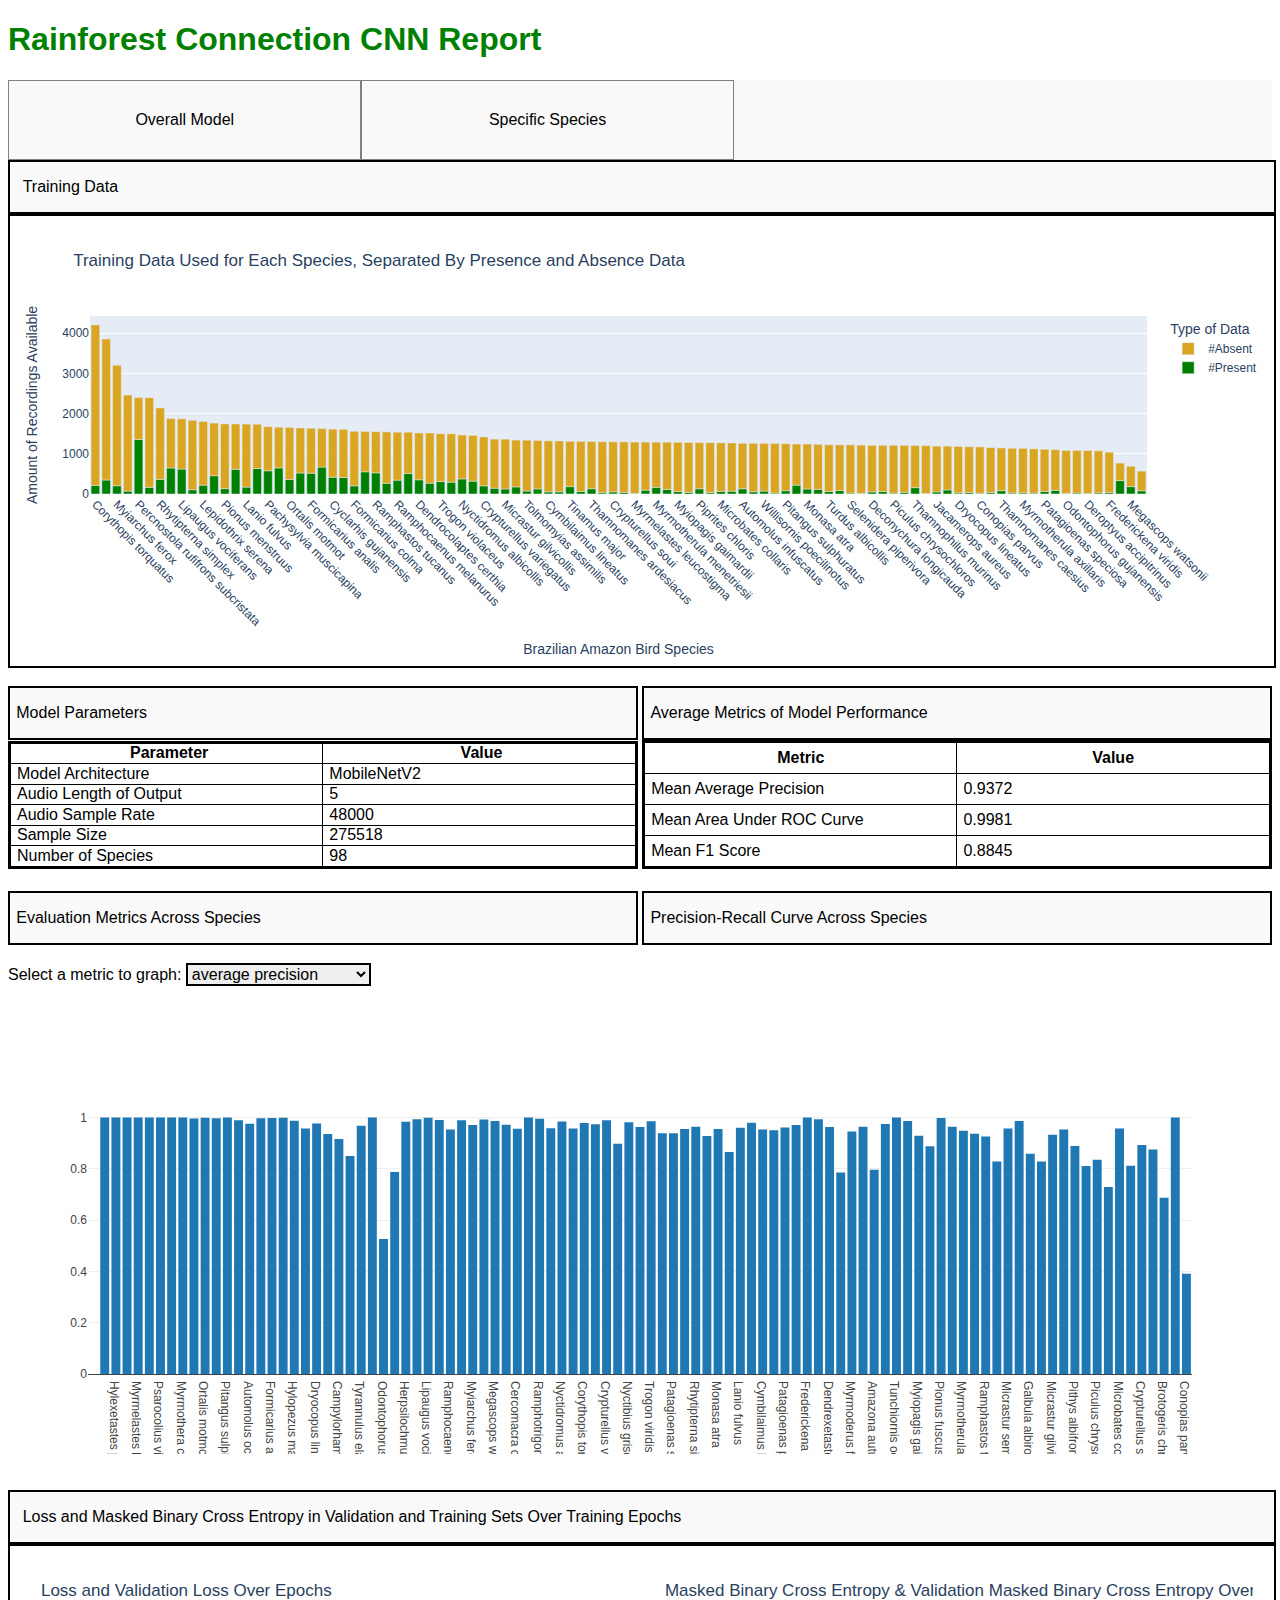
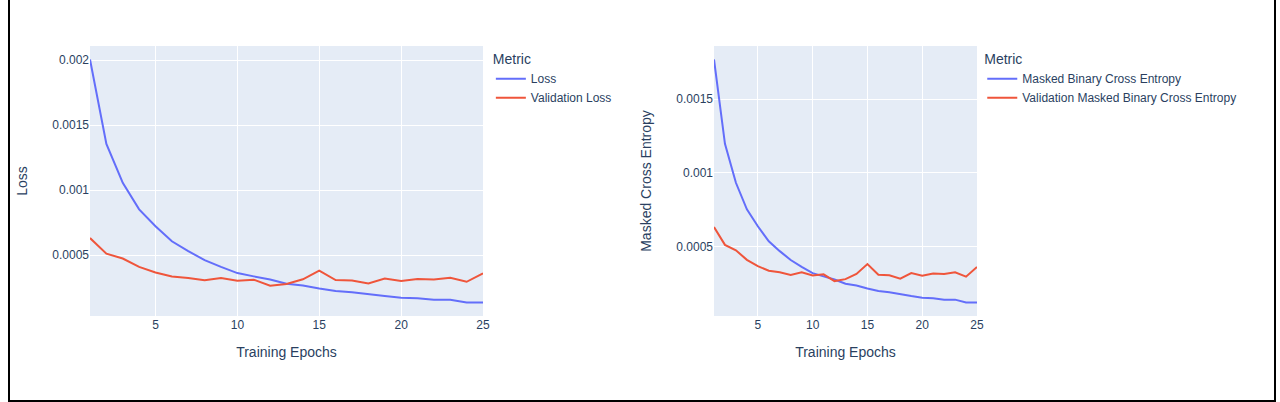
==== index.html @ fa31219a "added evaluation metrics across species and precision/recall curves" ====
<!DOCTYPE html>
<html>

<head>
  <meta charset="utf-8">
  <meta name="viewport" content="width=device-width">
  <title> Rainforest Connection CNN Visualization Dashboard </title>
  <link href="style.css" rel="stylesheet" type="text/css" />
  <script src="https://cdn.plot.ly/plotly-2.24.1.min.js" charset="utf-8"></script>
</head>

<body>
  <script src = "index.js"> </script>
  <h1 class="webmaintext"> Rainforest Connection CNN Report </h1>
  <div class="nav">
    <a class="navtext" href="index.html"> Overall Model </a>
    <a class="navtext" href="specificspecies.html"> Specific Species </a>
  </div>
  <div class='titlecard'>
    <p class='titletext'> Training Data </p>
  </div>
  <div class='card'>
    <div>
      <script src="https://cdn.plot.ly/plotly-latest.min.js">
      </script>
      <div>
        <div id="2c8c40c1-f1b6-4e2a-add2-d16912c7256d" class="plotly-        graph-div"
          style="height:100%; width:100%;"></div>
        <script type="text/javascript" src="sortedbarchart.js">             </script>
      </div>
    </div>
  </div>
  <br>
  <div class="sidebysidetitlecard">
    <p class="titletext"> Model Parameters </p>
  </div>
  <div class="sidebysidetitlecard">
    <p class="titletext"> Average Metrics of Model Performance </p>
  </div>
  <div class='sidebysidecard'>
    <table>
      <tr>
        <th class="parametertable"> Parameter </th>
        <th class="parametertable"> Value </th>
      </tr>
      <tr>
        <td class="parametertable"> Model Architecture </td>
        <td class="parametertable"> MobileNetV2 </td>
      </tr>
      <tr>
        <td class="parametertable"> Audio Length of Output </td>
        <td class="parametertable"> 5 </td>
      </tr>
      <tr>
        <td class="parametertable"> Audio Sample Rate </td>
        <td class="parametertable"> 48000 </td>
      </tr>
      <tr>
        <td class="parametertable"> Sample Size </td>
        <td class="parametertable"> 275518 </td>
      </tr>
      <tr>
        <td class="parametertable"> Number of Species </td>
        <td class="parametertable"> 98 </td>
      </tr>
    </table>
  </div>
  <div class='sidebysidecard'>
    <table>
      <tr>
        <th class="performancetable"> Metric </th>
        <th class="performancetable"> Value </th>
      </tr>
      <tr>
        <td class="performancetable"> Mean Average Precision </td>
        <td class="performancetable"> 0.9372 </td>
      </tr>
      <tr>
        <td class="performancetable"> Mean Area Under ROC Curve </td>
        <td class="performancetable"> 0.9981 </td>
      </tr>
      <tr>
        <td class="performancetable"> Mean F1 Score </td>
        <td class="performancetable"> 0.8845 </td>
      </tr>
    </table>
  </div>
  <br> <br>
  
  <div class="sidebysidetitlecard">
      <p class="titletext"> Evaluation Metrics Across Species </p> </div>
    <div class="sidebysidetitlecard">
      <p class="titletext"> Precision-Recall Curve Across Species </p> </div>
  
 <div class = "container"> 
    <div class = "sidebysidecurve">
      <br>
      <label for="metricdropdown"> Select a metric to graph: </label>
      <select onclick = "showGraph()" id = "metricdropdown" class = "dropbtn" class = "dropdown-  content"> 
        <option> average precision </option>
        <option> area under ROC curve </option>
        <option> f1 score </option>
        <option> false positive rate </option>
    </select>
      <br> <br>
      <div id = "allspeciesmetricgraph">
      <!-- This is where the species metric graph is inserted with plotly -->
      </div>
    </div>
  <div class = "sidebysidecurve">
    <div id = "precisionrecallcurve">
    <!-- This is where the species metric graph is inserted with plotly -->
    </div>
  </div>
</div>

  <br> <br> 
  
  <div class="titlecard">
    <p class="titletext"> Loss and Masked Binary Cross Entropy in Validation and Training Sets Over Training Epochs </p> </div>
    <div class="card">
      <div class="sidebysidegraph">
        <div id="95fcd427-87e3-4abc-a522-2897d0c0e71f" class="plotly-graph-div" style="height:100%; 
        width:100%;">
          <script type="text/javascript" src="lossgraph.js"> </script>
        </div>
      </div>
      <div class="sidebysidegraph">
        <div id="95682a48-af24-4f01-866a-c0b104144ba2" class="plotly-graph-div" style="height:100%; 
        width:100%;">
          <script type="text/javascript" src="crossentropygraph.js"> </script>
        </div>
      </div>
    </div> 
</body>

</html>
---- style.css ----
html {
  height: 100%;
  width: 100%;
}

body {
    font-family: Helvetica;  
}

.titletext {
    margin-left: 1%;
}

.titlecard {
    border: 2px black solid;
    background-color: #f9f9f9;
    width: 100%;
}

.sidebysidetitlecard {
    border: 2px black solid;
    background-color: #f9f9f9;
    display: inline-block;
    width: 49.5%;
    padding-left: 0px;
    padding-right: 0px;
}

.card {
    border: 2px black solid;
    width: 100%;
}

.sidebysidegraph {
    display: inline-block;
    width: 49%;
    padding-left: 0px;
    padding-right: 0px;
}

.sidebysidecard {
    border: 2px black solid;
    display: inline-block;
    width: 49.5%;
    padding-left: 0px;
    padding-right: 0px;
}

table {
  border: 1px solid;
  width: 100%;
  border-collapse: collapse;
}

.parametertable {
  padding-left: 6px;
  padding-top: 0.55px;
  border: 1px solid;
  width: 50%;
}

.performancetable {
  padding-top: 6px;
  padding-left: 6px;
  padding-bottom: 6px;
  padding-right: 6px;
  border: 1px solid;
  width: 50%;
}

.confusionmatrix {
   border: 1px solid;
}

.nav {
  overflow: hidden;
  background-color: #f9f9f9;
  font-family: Helvetica;
}

.navtext {
  float: left;
  font-size: 16px;
  color: black;
  text-align: center;
  text-decoration: none;
  border: 1px gray solid;
  padding-left: 10%;
  padding-right: 10%;
  padding-top: 30px;
  padding-bottom: 30px;
}

.webmaintext {
  color: green;
}

.dropbtn {
  font-size: 16px;
  border: 2px black solid;
  cursor: pointer;
}

.dropdown-content {
  display: none;
  font-size: 16px;
  background-color: #f9f9f9;
}


/* Change color of dropdown links on hover */
.dropdown-content a:hover {background-color: #ddd;}

/* Show the dropdown menu (use JS to add this class to the .dropdown-content container when the user clicks on the dropdown button) */
.show {display:block;}
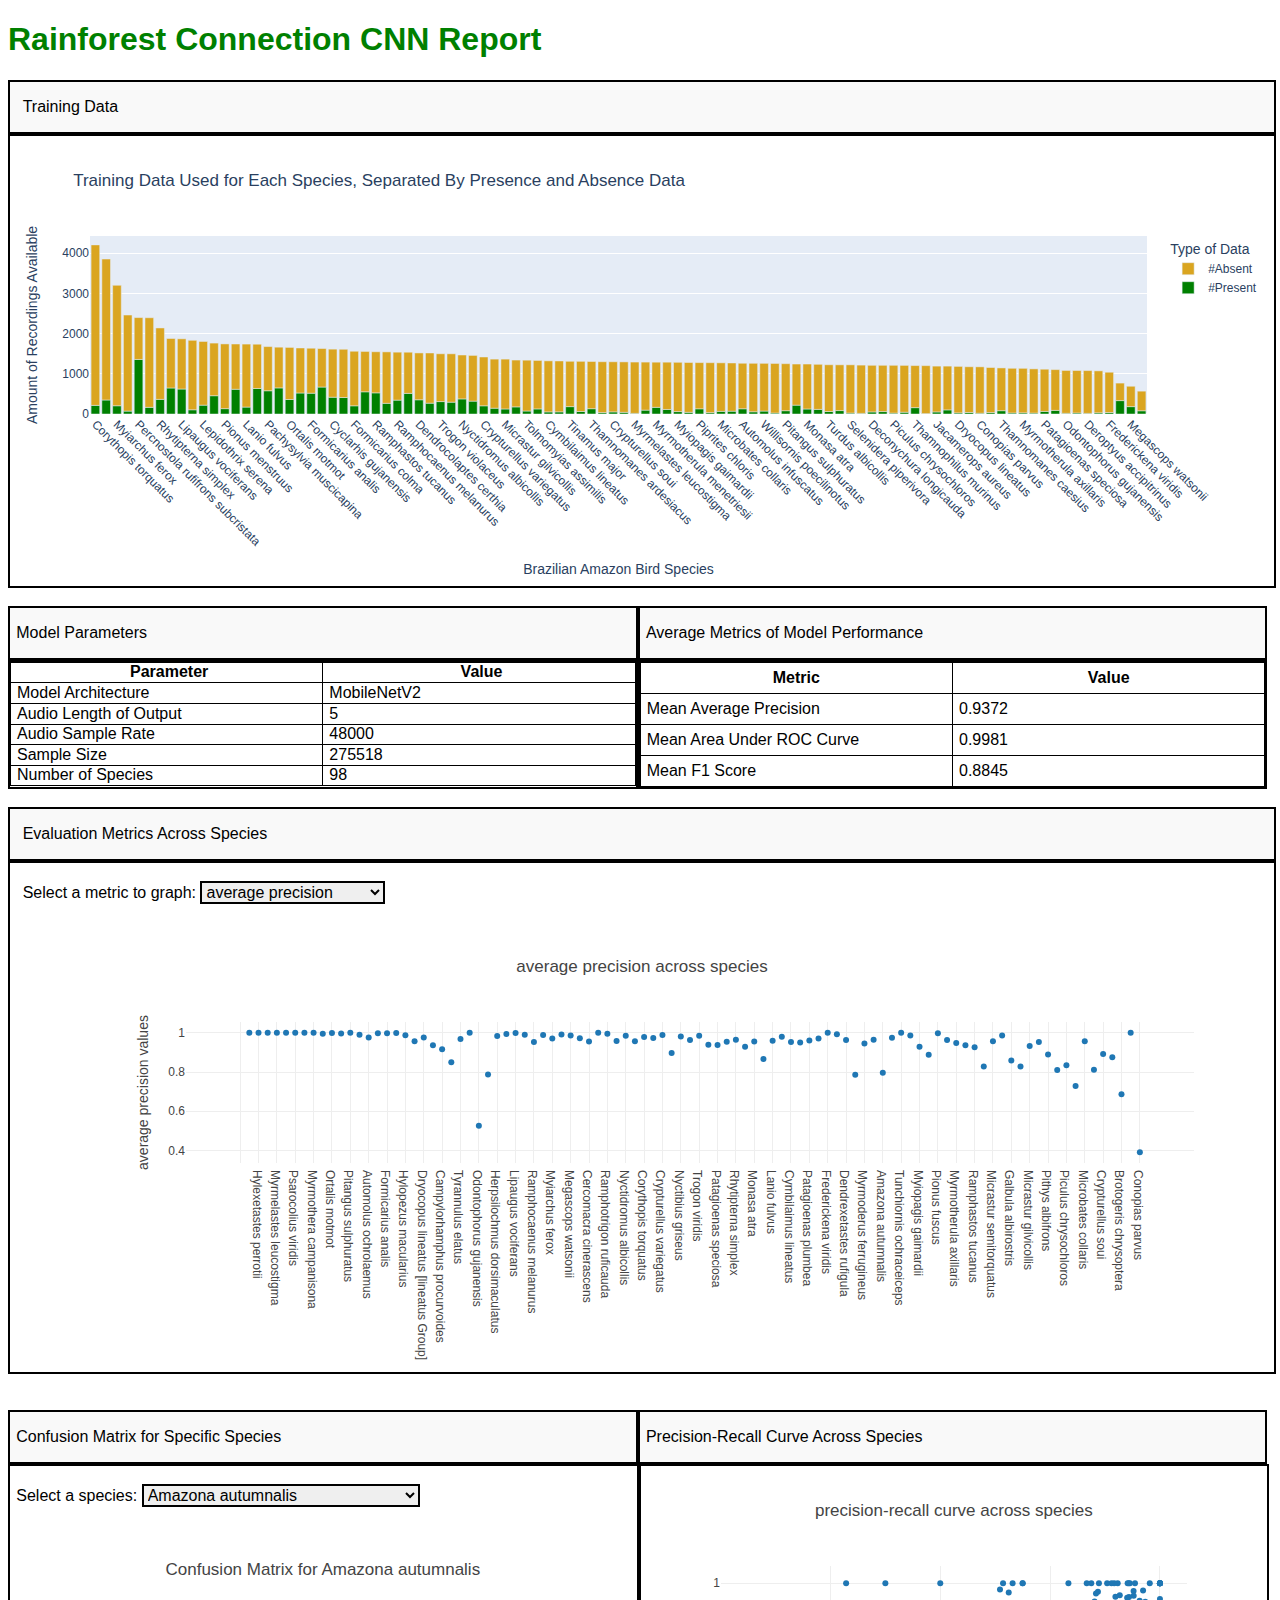
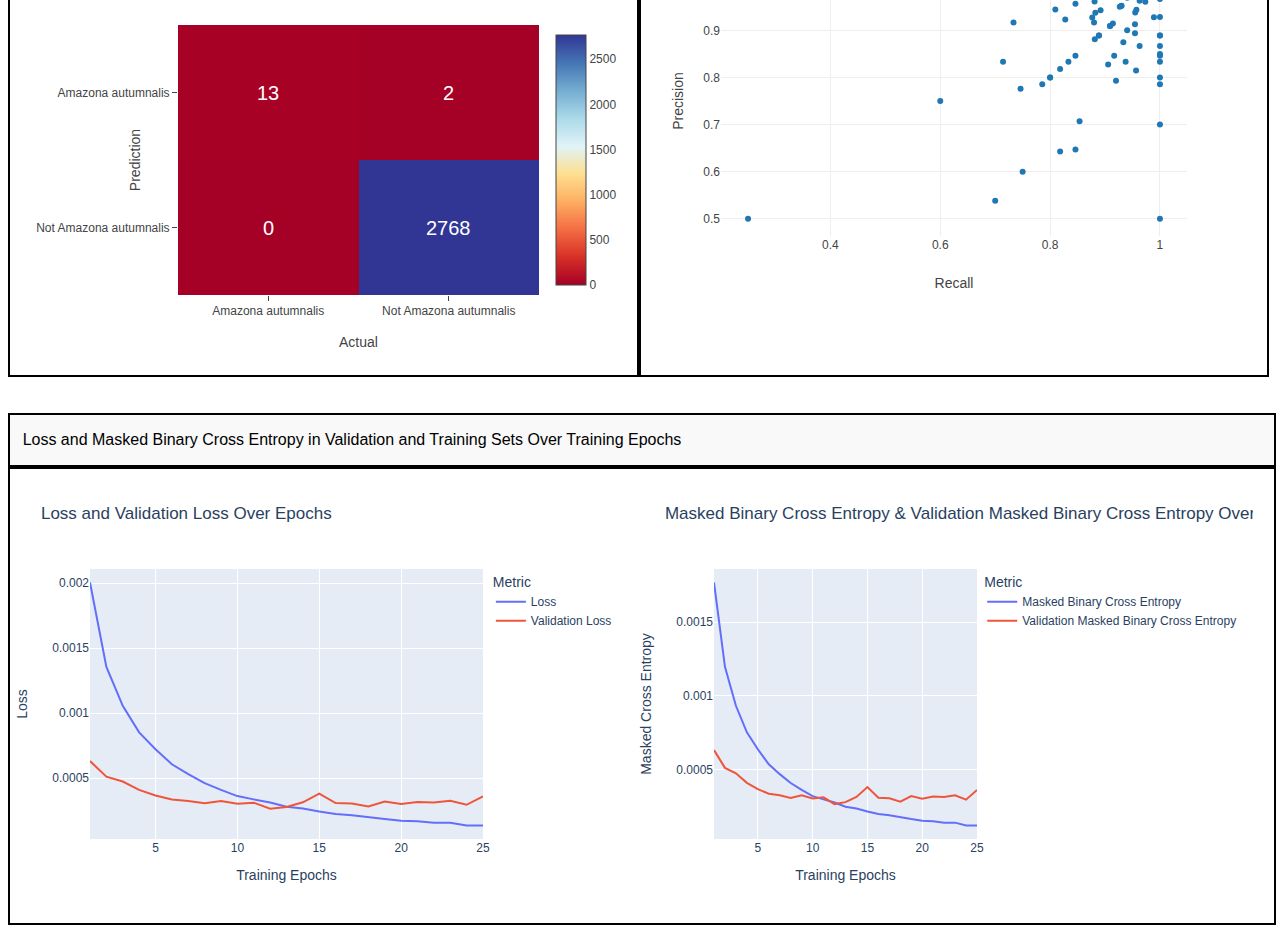
==== commit 697c5abc: "changed to one-page format, added all old files to new folder" ====
--- a/index.html
+++ b/index.html
@@ -12,10 +12,6 @@
 <body>
   <script src = "index.js"> </script>
   <h1 class="webmaintext"> Rainforest Connection CNN Report </h1>
-  <div class="nav">
-    <a class="navtext" href="index.html"> Overall Model </a>
-    <a class="navtext" href="specificspecies.html"> Specific Species </a>
-  </div>
   <div class='titlecard'>
     <p class='titletext'> Training Data </p>
   </div>
@@ -31,94 +27,120 @@
     </div>
   </div>
   <br>
-  <div class="sidebysidetitlecard">
-    <p class="titletext"> Model Parameters </p>
+
+  <div class = "container">
+    <div class="sidebysidetitlecard">
+      <p class="titletext"> Model Parameters </p>
+    </div>
+    <div class="sidebysidetitlecard">
+      <p class="titletext"> Average Metrics of Model Performance </p>
+    </div>
   </div>
-  <div class="sidebysidetitlecard">
-    <p class="titletext"> Average Metrics of Model Performance </p>
+
+  <div class = "container">
+    <div class='sidebysidecard'>
+      <table>
+        <tr>
+          <th class="parametertable"> Parameter </th>
+          <th class="parametertable"> Value </th>
+        </tr>
+        <tr>
+          <td class="parametertable"> Model Architecture </td>
+          <td class="parametertable"> MobileNetV2 </td>
+        </tr>
+        <tr>
+          <td class="parametertable"> Audio Length of Output </td>
+          <td class="parametertable"> 5 </td>
+        </tr>
+        <tr>
+          <td class="parametertable"> Audio Sample Rate </td>
+          <td class="parametertable"> 48000 </td>
+        </tr>
+        <tr>
+          <td class="parametertable"> Sample Size </td>
+          <td class="parametertable"> 275518 </td>
+        </tr>
+        <tr>
+          <td class="parametertable"> Number of Species </td>
+          <td class="parametertable"> 98 </td>
+        </tr>
+      </table>
+    </div>
+    <div class='sidebysidecard'>
+      <table>
+        <tr>
+          <th class="performancetable"> Metric </th>
+          <th class="performancetable"> Value </th>
+        </tr>
+        <tr>
+          <td class="performancetable"> Mean Average Precision </td>
+          <td class="performancetable"> 0.9372 </td>
+        </tr>
+        <tr>
+          <td class="performancetable"> Mean Area Under ROC Curve </td>
+          <td class="performancetable"> 0.9981 </td>
+        </tr>
+        <tr>
+          <td class="performancetable"> Mean F1 Score </td>
+          <td class="performancetable"> 0.8845 </td>
+        </tr>
+      </table>
+    </div>
   </div>
-  <div class='sidebysidecard'>
-    <table>
-      <tr>
-        <th class="parametertable"> Parameter </th>
-        <th class="parametertable"> Value </th>
-      </tr>
-      <tr>
-        <td class="parametertable"> Model Architecture </td>
-        <td class="parametertable"> MobileNetV2 </td>
-      </tr>
-      <tr>
-        <td class="parametertable"> Audio Length of Output </td>
-        <td class="parametertable"> 5 </td>
-      </tr>
-      <tr>
-        <td class="parametertable"> Audio Sample Rate </td>
-        <td class="parametertable"> 48000 </td>
-      </tr>
-      <tr>
-        <td class="parametertable"> Sample Size </td>
-        <td class="parametertable"> 275518 </td>
-      </tr>
-      <tr>
-        <td class="parametertable"> Number of Species </td>
-        <td class="parametertable"> 98 </td>
-      </tr>
-    </table>
-  </div>
-  <div class='sidebysidecard'>
-    <table>
-      <tr>
-        <th class="performancetable"> Metric </th>
-        <th class="performancetable"> Value </th>
-      </tr>
-      <tr>
-        <td class="performancetable"> Mean Average Precision </td>
-        <td class="performancetable"> 0.9372 </td>
-      </tr>
-      <tr>
-        <td class="performancetable"> Mean Area Under ROC Curve </td>
-        <td class="performancetable"> 0.9981 </td>
-      </tr>
-      <tr>
-        <td class="performancetable"> Mean F1 Score </td>
-        <td class="performancetable"> 0.8845 </td>
-      </tr>
-    </table>
-  </div>
-  <br> <br>
   
-  <div class="sidebysidetitlecard">
-      <p class="titletext"> Evaluation Metrics Across Species </p> </div>
-    <div class="sidebysidetitlecard">
-      <p class="titletext"> Precision-Recall Curve Across Species </p> </div>
-  
- <div class = "container"> 
-    <div class = "sidebysidecurve">
-      <br>
-      <label for="metricdropdown"> Select a metric to graph: </label>
-      <select onclick = "showGraph()" id = "metricdropdown" class = "dropbtn" class = "dropdown-  content"> 
+  <br> 
+  <div class="titlecard">
+        <p class="titletext"> Evaluation Metrics Across Species </p> </div>
+  <div class = "card">
+    <br> 
+    <label for="metricdropdown"> Select a metric to graph: </label>
+      <select onclick = "showGraph()" id = "metricdropdown" class = "dropbtn" 
+        class = "dropdown-content"> 
         <option> average precision </option>
         <option> area under ROC curve </option>
         <option> f1 score </option>
         <option> false positive rate </option>
-    </select>
+     </select>
       <br> <br>
       <div id = "allspeciesmetricgraph">
       <!-- This is where the species metric graph is inserted with plotly -->
       </div>
+  </div>
+
+  <br> <br>
+  <div class = "container"> 
+    <div class="sidebysidetitlecard">
+        <p class="titletext"> Confusion Matrix for Specific Species </p> </div>
+    <div class="sidebysidetitlecard">
+      <p class="titletext"> Precision-Recall Curve Across Species </p> </div>
+  </div>
+  
+  <div class = "container"> 
+    <div class = "sidebysidecurve">
+      <br>
+      <label> Select a species: </label>
+      <select onclick = "showDropdown()" class = "dropbtn" id = "SpeciesDropdown"> 
+      <div class = "dropdown-content">
+        <option> Amazona autumnalis </option>
+      </div>
+      </select>
+      <br> <br>
+      <div id = "confusionmatrix">
+        <!-- This is where the confusion matrix is inserted with plotly -->
+      </div>
     </div>
-  <div class = "sidebysidecurve">
-    <div id = "precisionrecallcurve">
-    <!-- This is where the species metric graph is inserted with plotly -->
+    <div class = "sidebysidecurve">
+      <div id = "precisionrecallcurve">
+      <!-- This is where the species metric graph is inserted with plotly -->
+      </div>
     </div>
   </div>
-</div>
 
   <br> <br> 
   
   <div class="titlecard">
     <p class="titletext"> Loss and Masked Binary Cross Entropy in Validation and Training Sets Over Training Epochs </p> </div>
-    <div class="card">
+    <div class="card" class = "container">
       <div class="sidebysidegraph">
         <div id="95fcd427-87e3-4abc-a522-2897d0c0e71f" class="plotly-graph-div" style="height:100%; 
         width:100%;">
@@ -134,4 +156,4 @@
     </div> 
 </body>
 
-</html>
+</html>--- a/style.css
+++ b/style.css
@@ -9,6 +9,14 @@
 
 .titletext {
     margin-left: 1%;
+}
+
+.container {
+  display: flex;
+}
+
+label {
+  margin-left: 1%;
 }
 
 .titlecard {
@@ -36,6 +44,13 @@
     width: 49%;
     padding-left: 0px;
     padding-right: 0px;
+}
+
+.sidebysidecurve {
+    border: 2px black solid;
+    width: 49.5%;
+    padding-left: 0px;
+    padding-right: 1px;
 }
 
 .sidebysidecard {
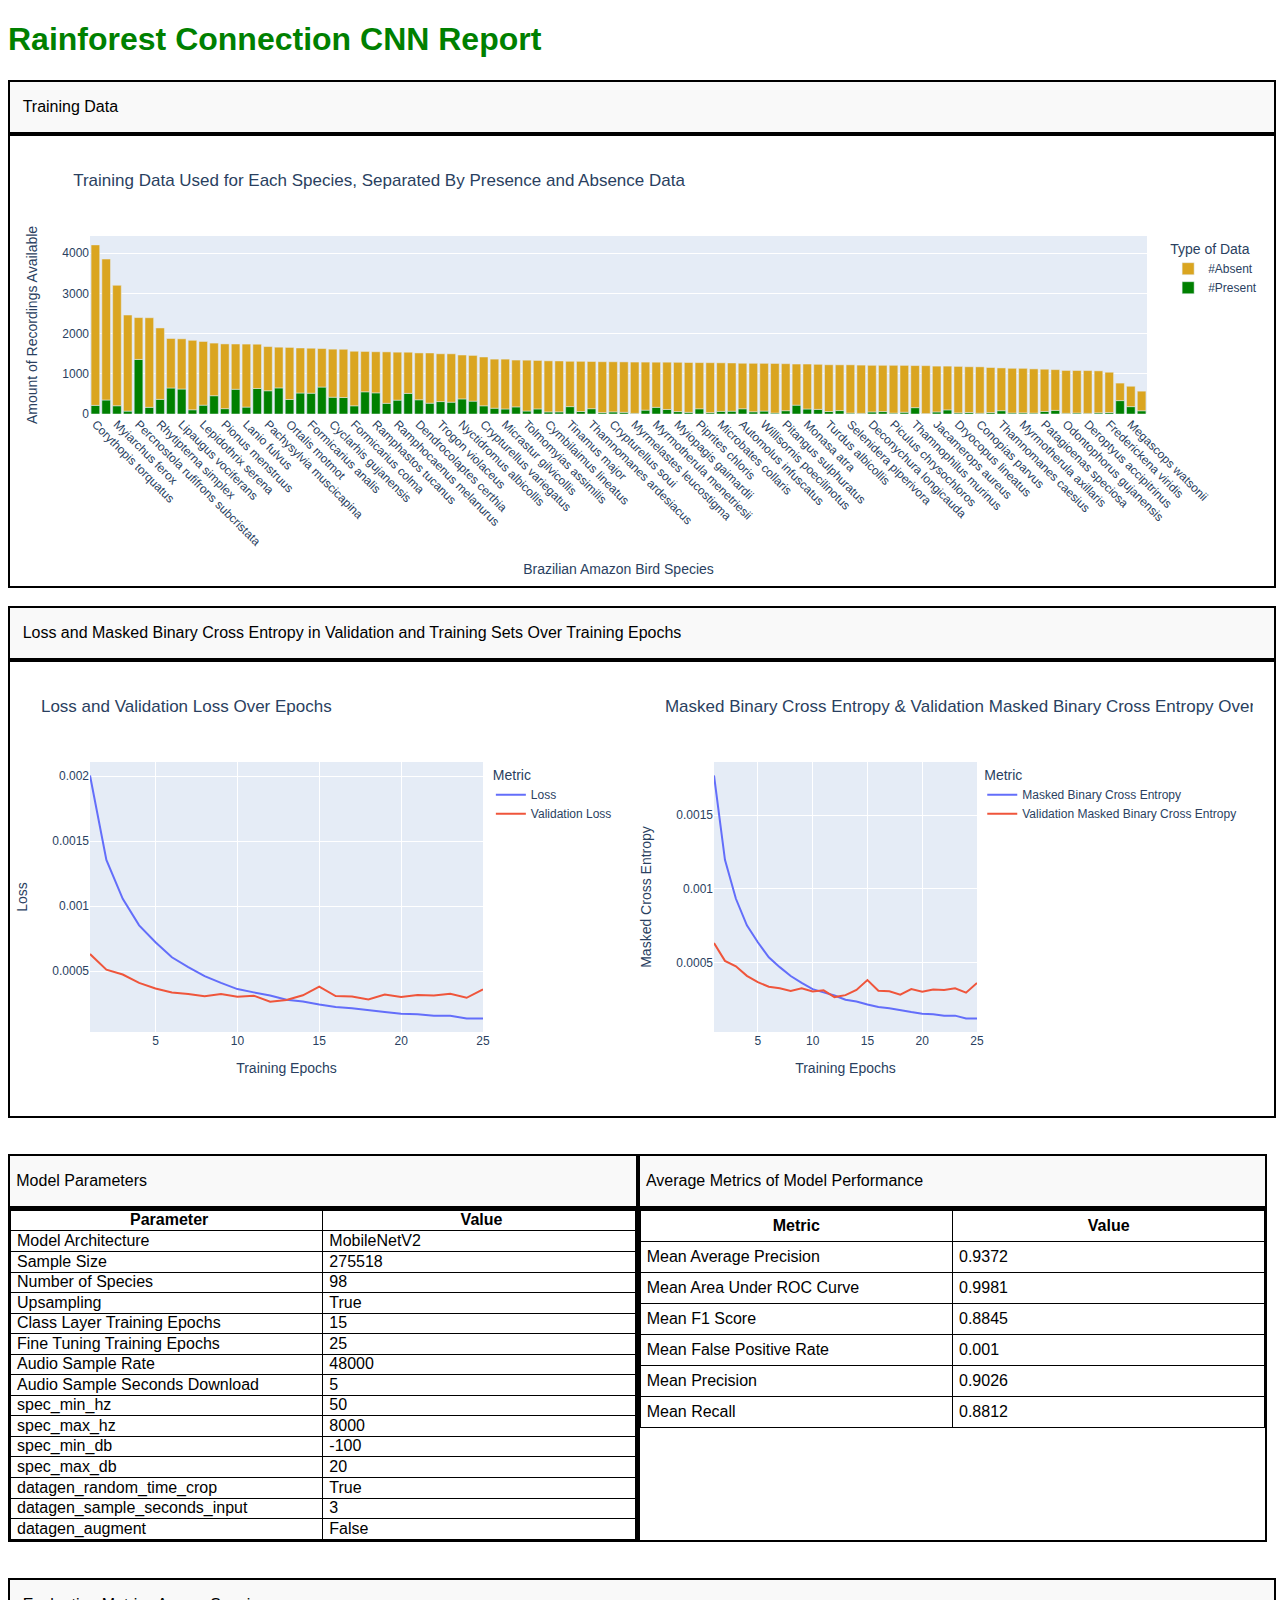
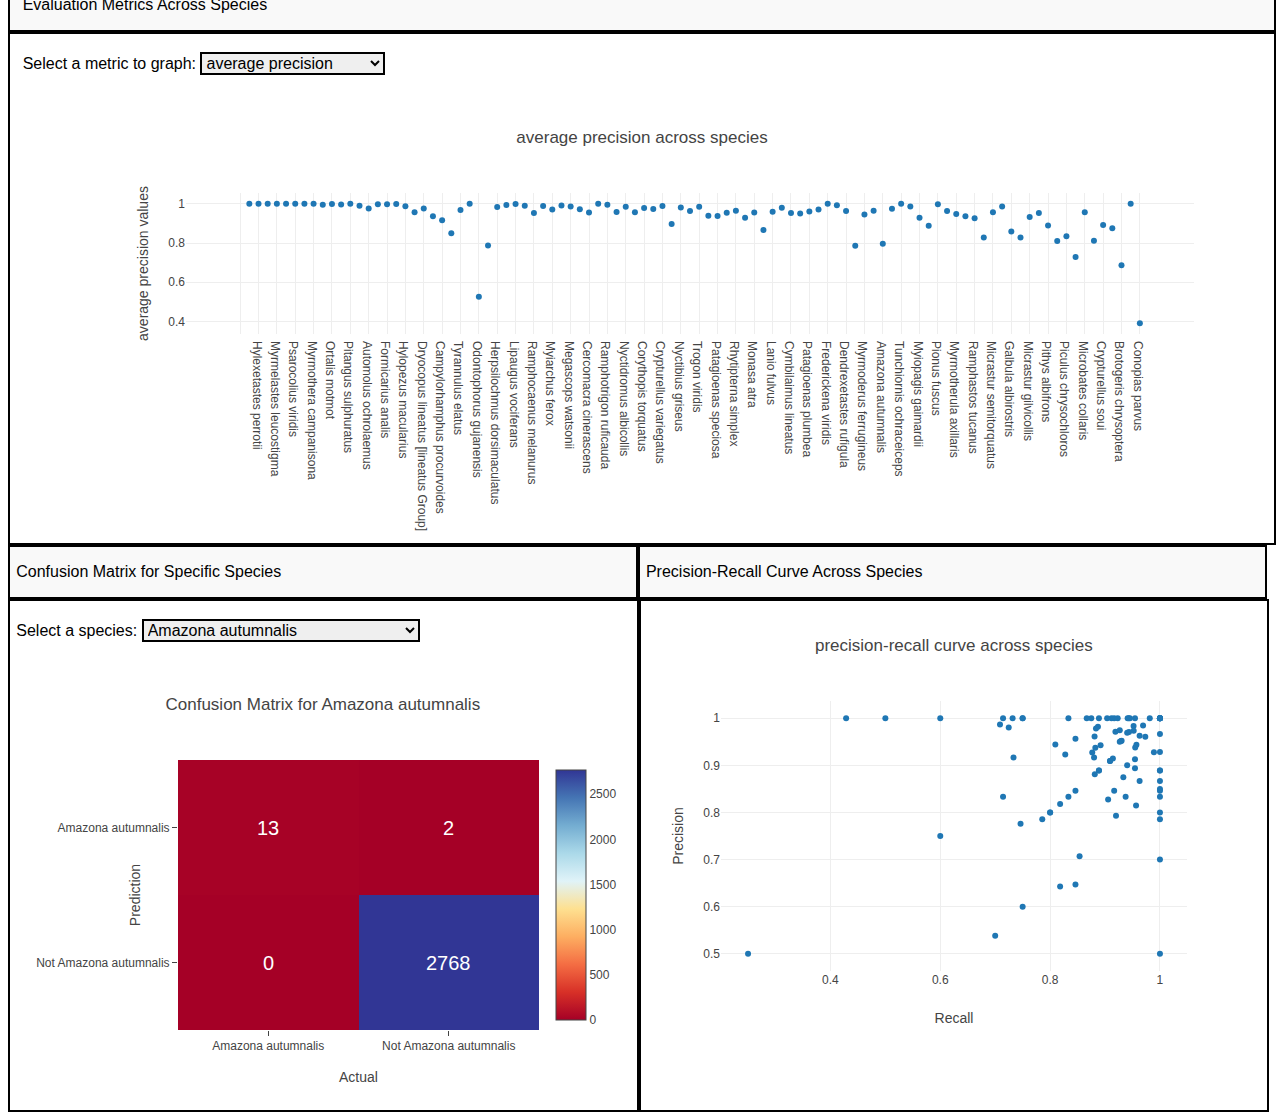
==== commit 13149e26: "edited tables" ====
--- a/index.html
+++ b/index.html
@@ -6,6 +6,7 @@
   <meta name="viewport" content="width=device-width">
   <title> Rainforest Connection CNN Visualization Dashboard </title>
   <link href="style.css" rel="stylesheet" type="text/css" />
+  <link rel="icon" type="image/x-icon" href="favicon.png">
   <script src="https://cdn.plot.ly/plotly-2.24.1.min.js" charset="utf-8"></script>
 </head>
 
@@ -20,13 +21,32 @@
       <script src="https://cdn.plot.ly/plotly-latest.min.js">
       </script>
       <div>
-        <div id="2c8c40c1-f1b6-4e2a-add2-d16912c7256d" class="plotly-        graph-div"
+        <div id="2c8c40c1-f1b6-4e2a-add2-d16912c7256d" class="plotly-graph-div"
           style="height:100%; width:100%;"></div>
         <script type="text/javascript" src="sortedbarchart.js">             </script>
       </div>
     </div>
   </div>
   <br>
+
+  <div class="titlecard">
+    <p class="titletext"> Loss and Masked Binary Cross Entropy in Validation and Training Sets Over Training Epochs </p> </div>
+    <div class="card" class = "container">
+      <div class="sidebysidegraph">
+        <div id="95fcd427-87e3-4abc-a522-2897d0c0e71f" class="plotly-graph-div" style="height:100%; 
+        width:100%;">
+          <script type="text/javascript" src="lossgraph.js"> </script>
+        </div>
+      </div>
+      <div class="sidebysidegraph">
+        <div id="95682a48-af24-4f01-866a-c0b104144ba2" class="plotly-graph-div" style="height:100%; 
+        width:100%;">
+          <script type="text/javascript" src="crossentropygraph.js"> </script>
+        </div>
+      </div>
+    </div> 
+
+  <br> <br>
 
   <div class = "container">
     <div class="sidebysidetitlecard">
@@ -49,20 +69,60 @@
           <td class="parametertable"> MobileNetV2 </td>
         </tr>
         <tr>
-          <td class="parametertable"> Audio Length of Output </td>
-          <td class="parametertable"> 5 </td>
+          <td class="parametertable"> Sample Size </td>
+          <td class="parametertable"> 275518 </td>
+        </tr>
+        <tr>
+          <td class="parametertable"> Number of Species </td>
+          <td class="parametertable"> 98 </td>
+        </tr>
+        <tr>
+          <td class="parametertable"> Upsampling </td>
+          <td class="parametertable"> True </td>
+        </tr>
+        <tr>
+          <td class="parametertable"> Class Layer Training Epochs </td>
+          <td class="parametertable"> 15 </td>
+        </tr>
+        <tr>
+          <td class="parametertable"> Fine Tuning Training Epochs </td>
+          <td class="parametertable"> 25 </td>
         </tr>
         <tr>
           <td class="parametertable"> Audio Sample Rate </td>
           <td class="parametertable"> 48000 </td>
         </tr>
         <tr>
-          <td class="parametertable"> Sample Size </td>
-          <td class="parametertable"> 275518 </td>
-        </tr>
-        <tr>
-          <td class="parametertable"> Number of Species </td>
-          <td class="parametertable"> 98 </td>
+          <td class="parametertable"> Audio Sample Seconds Download </td>
+          <td class="parametertable"> 5 </td>
+        </tr>
+        <tr>
+          <td class="parametertable"> spec_min_hz </td>
+          <td class="parametertable"> 50 </td>
+        </tr>
+        <tr>
+          <td class="parametertable"> spec_max_hz </td>
+          <td class="parametertable"> 8000 </td>
+        </tr>
+        <tr>
+          <td class="parametertable"> spec_min_db </td>
+          <td class="parametertable"> -100 </td>
+        </tr>
+        <tr>
+          <td class="parametertable"> spec_max_db </td>
+          <td class="parametertable"> 20 </td>
+        </tr>
+        <tr>
+          <td class="parametertable"> datagen_random_time_crop </td>
+          <td class="parametertable"> True </td>
+        </tr>
+        <tr>
+          <td class="parametertable"> datagen_sample_seconds_input </td>
+          <td class="parametertable"> 3 </td>
+        </tr>
+        <tr>
+          <td class="parametertable"> datagen_augment </td>
+          <td class="parametertable"> False </td>
         </tr>
       </table>
     </div>
@@ -84,17 +144,29 @@
           <td class="performancetable"> Mean F1 Score </td>
           <td class="performancetable"> 0.8845 </td>
         </tr>
+        <tr>
+          <td class="performancetable"> Mean False Positive Rate </td>
+          <td class="performancetable"> 0.001 </td>
+        </tr>
+        <tr>
+          <td class="performancetable"> Mean Precision </td>
+          <td class="performancetable"> 0.9026 </td>
+        </tr>
+        <tr>
+          <td class="performancetable"> Mean Recall </td>
+          <td class="performancetable"> 0.8812 </td>
+        </tr>
       </table>
     </div>
   </div>
   
-  <br> 
+  <br>  <br>
   <div class="titlecard">
         <p class="titletext"> Evaluation Metrics Across Species </p> </div>
   <div class = "card">
     <br> 
     <label for="metricdropdown"> Select a metric to graph: </label>
-      <select onclick = "showGraph()" id = "metricdropdown" class = "dropbtn" 
+      <select onclick = "showAllSpeciesMetricGraph()" id = "metricdropdown" class = "dropbtn" 
         class = "dropdown-content"> 
         <option> average precision </option>
         <option> area under ROC curve </option>
@@ -106,8 +178,6 @@
       <!-- This is where the species metric graph is inserted with plotly -->
       </div>
   </div>
-
-  <br> <br>
   <div class = "container"> 
     <div class="sidebysidetitlecard">
         <p class="titletext"> Confusion Matrix for Specific Species </p> </div>
@@ -119,7 +189,7 @@
     <div class = "sidebysidecurve">
       <br>
       <label> Select a species: </label>
-      <select onclick = "showDropdown()" class = "dropbtn" id = "SpeciesDropdown"> 
+      <select onclick = "showSpeciesDropdown()" class = "dropbtn" id = "SpeciesDropdown"> 
       <div class = "dropdown-content">
         <option> Amazona autumnalis </option>
       </div>
@@ -135,25 +205,6 @@
       </div>
     </div>
   </div>
-
-  <br> <br> 
-  
-  <div class="titlecard">
-    <p class="titletext"> Loss and Masked Binary Cross Entropy in Validation and Training Sets Over Training Epochs </p> </div>
-    <div class="card" class = "container">
-      <div class="sidebysidegraph">
-        <div id="95fcd427-87e3-4abc-a522-2897d0c0e71f" class="plotly-graph-div" style="height:100%; 
-        width:100%;">
-          <script type="text/javascript" src="lossgraph.js"> </script>
-        </div>
-      </div>
-      <div class="sidebysidegraph">
-        <div id="95682a48-af24-4f01-866a-c0b104144ba2" class="plotly-graph-div" style="height:100%; 
-        width:100%;">
-          <script type="text/javascript" src="crossentropygraph.js"> </script>
-        </div>
-      </div>
-    </div> 
 </body>
 
-</html>+</html>
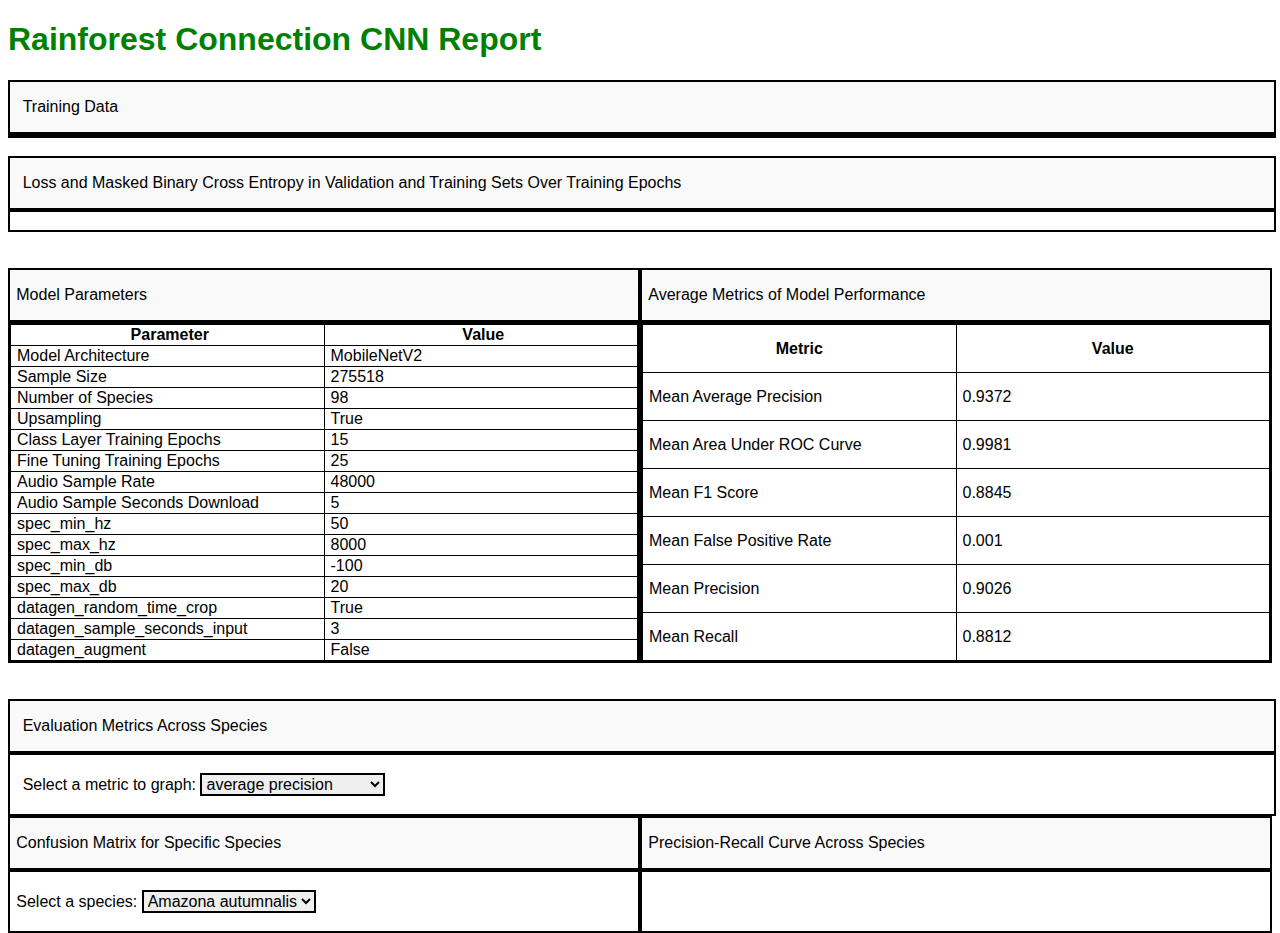
==== commit de961868: "Update index.html" ====
--- a/index.html
+++ b/index.html
@@ -6,7 +6,7 @@
   <meta name="viewport" content="width=device-width">
   <title> Rainforest Connection CNN Visualization Dashboard </title>
   <link href="style.css" rel="stylesheet" type="text/css" />
-  <link rel="icon" type="image/x-icon" href="favicon.png">
+  <link rel="icon" type="image/x-icon" href="data/favicon.png">
   <script src="https://cdn.plot.ly/plotly-2.24.1.min.js" charset="utf-8"></script>
 </head>
 
@@ -18,12 +18,9 @@
   </div>
   <div class='card'>
     <div>
-      <script src="https://cdn.plot.ly/plotly-latest.min.js">
-      </script>
       <div>
-        <div id="2c8c40c1-f1b6-4e2a-add2-d16912c7256d" class="plotly-graph-div"
+        <div id="trainingdatachart"
           style="height:100%; width:100%;"></div>
-        <script type="text/javascript" src="sortedbarchart.js">             </script>
       </div>
     </div>
   </div>
@@ -33,15 +30,13 @@
     <p class="titletext"> Loss and Masked Binary Cross Entropy in Validation and Training Sets Over Training Epochs </p> </div>
     <div class="card" class = "container">
       <div class="sidebysidegraph">
-        <div id="95fcd427-87e3-4abc-a522-2897d0c0e71f" class="plotly-graph-div" style="height:100%; 
+        <div id="lossgraph" style="height:100%; 
         width:100%;">
-          <script type="text/javascript" src="lossgraph.js"> </script>
         </div>
       </div>
       <div class="sidebysidegraph">
-        <div id="95682a48-af24-4f01-866a-c0b104144ba2" class="plotly-graph-div" style="height:100%; 
+        <div id="crossentropygraph" class="plotly-graph-div" style="height:100%; 
         width:100%;">
-          <script type="text/javascript" src="crossentropygraph.js"> </script>
         </div>
       </div>
     </div> 
--- a/style.css
+++ b/style.css
@@ -4,7 +4,7 @@
 }
 
 body {
-    font-family: Helvetica;  
+  font-family: Helvetica;  
 }
 
 .titletext {
@@ -29,7 +29,7 @@
     border: 2px black solid;
     background-color: #f9f9f9;
     display: inline-block;
-    width: 49.5%;
+    width: 50%;
     padding-left: 0px;
     padding-right: 0px;
 }
@@ -41,14 +41,14 @@
 
 .sidebysidegraph {
     display: inline-block;
-    width: 49%;
+    width: 49.5%;
     padding-left: 0px;
     padding-right: 0px;
 }
 
 .sidebysidecurve {
     border: 2px black solid;
-    width: 49.5%;
+    width: 50%;
     padding-left: 0px;
     padding-right: 1px;
 }
@@ -56,7 +56,7 @@
 .sidebysidecard {
     border: 2px black solid;
     display: inline-block;
-    width: 49.5%;
+    width: 50%;
     padding-left: 0px;
     padding-right: 0px;
 }
@@ -69,15 +69,14 @@
 
 .parametertable {
   padding-left: 6px;
-  padding-top: 0.55px;
   border: 1px solid;
   width: 50%;
 }
 
 .performancetable {
-  padding-top: 6px;
   padding-left: 6px;
-  padding-bottom: 6px;
+  padding-top: 15px;
+  padding-bottom: 14px;
   padding-right: 6px;
   border: 1px solid;
   width: 50%;
@@ -85,25 +84,6 @@
 
 .confusionmatrix {
    border: 1px solid;
-}
-
-.nav {
-  overflow: hidden;
-  background-color: #f9f9f9;
-  font-family: Helvetica;
-}
-
-.navtext {
-  float: left;
-  font-size: 16px;
-  color: black;
-  text-align: center;
-  text-decoration: none;
-  border: 1px gray solid;
-  padding-left: 10%;
-  padding-right: 10%;
-  padding-top: 30px;
-  padding-bottom: 30px;
 }
 
 .webmaintext {
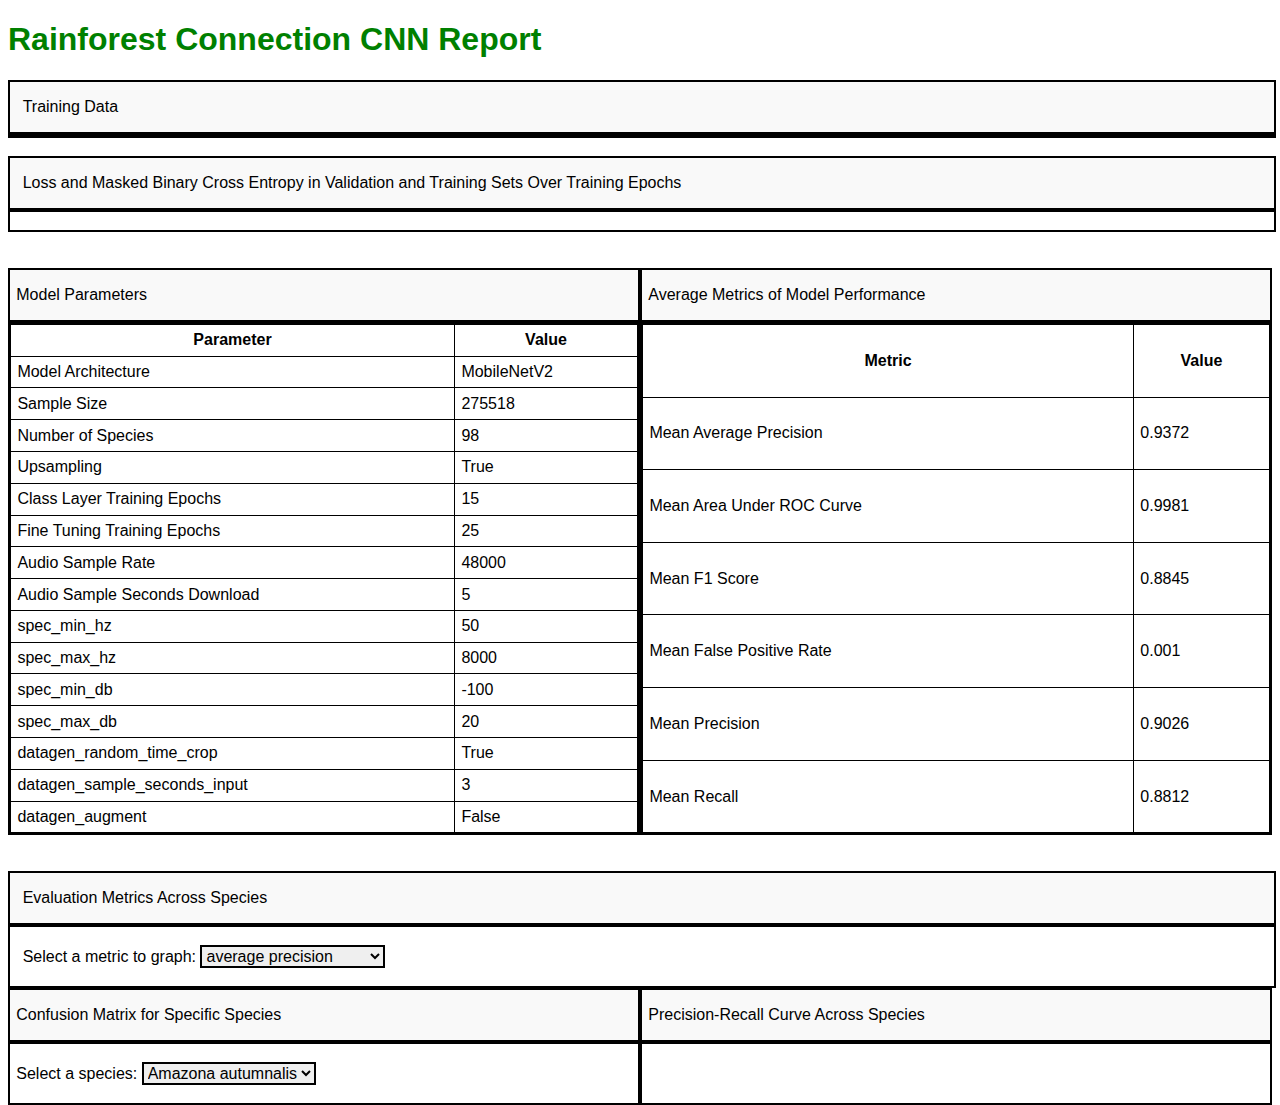
==== commit 6e5ed8fb: "latest changes" ====
--- a/index.html
+++ b/index.html
@@ -11,7 +11,8 @@
 </head>
 
 <body>
-  <script src = "index.js"> </script>
+  <!-- replace src with just index.js, this src url was just for testing-->
+  <script type="text/javascript" src = "/Users/suhanashrivastava/Downloads/rainforest connection/cnnvisualizationreport/index.js"> </script>
   <h1 class="webmaintext"> Rainforest Connection CNN Report </h1>
   <div class='titlecard'>
     <p class='titletext'> Training Data </p>
@@ -202,4 +203,4 @@
   </div>
 </body>
 
-</html>
+</html>--- a/style.css
+++ b/style.css
@@ -60,26 +60,26 @@
     padding-left: 0px;
     padding-right: 0px;
 }
+/*start of new CSS */
 
 table {
-  border: 1px solid;
+  border-collapse: collapse;
+  border-spacing: 0;
+  height: 100%;
   width: 100%;
-  border-collapse: collapse;
+}
+
+table td, table th {
+  border: 1px black solid;
+  padding: 0.4em;
 }
 
 .parametertable {
-  padding-left: 6px;
-  border: 1px solid;
-  width: 50%;
+  border: 1px black solid;
 }
 
 .performancetable {
-  padding-left: 6px;
-  padding-top: 15px;
-  padding-bottom: 14px;
-  padding-right: 6px;
-  border: 1px solid;
-  width: 50%;
+  border: 1px black solid;
 }
 
 .confusionmatrix {
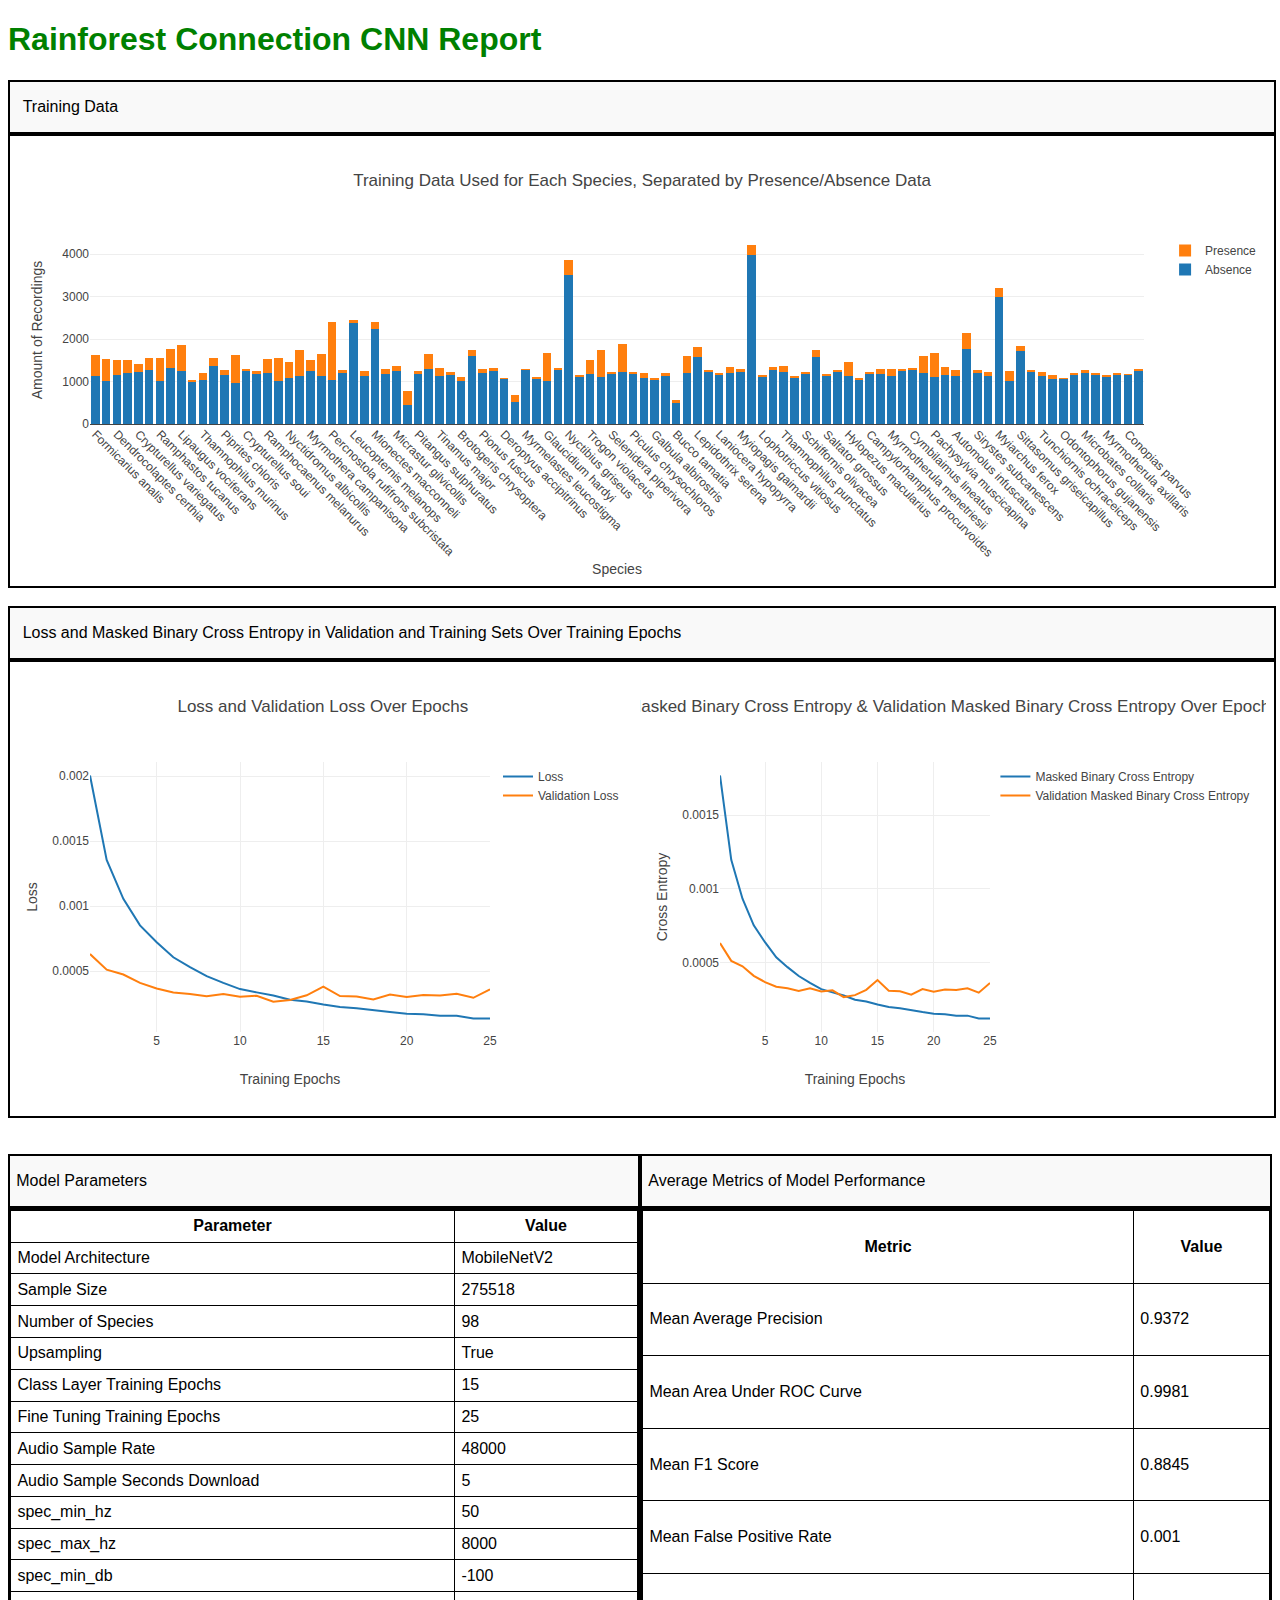
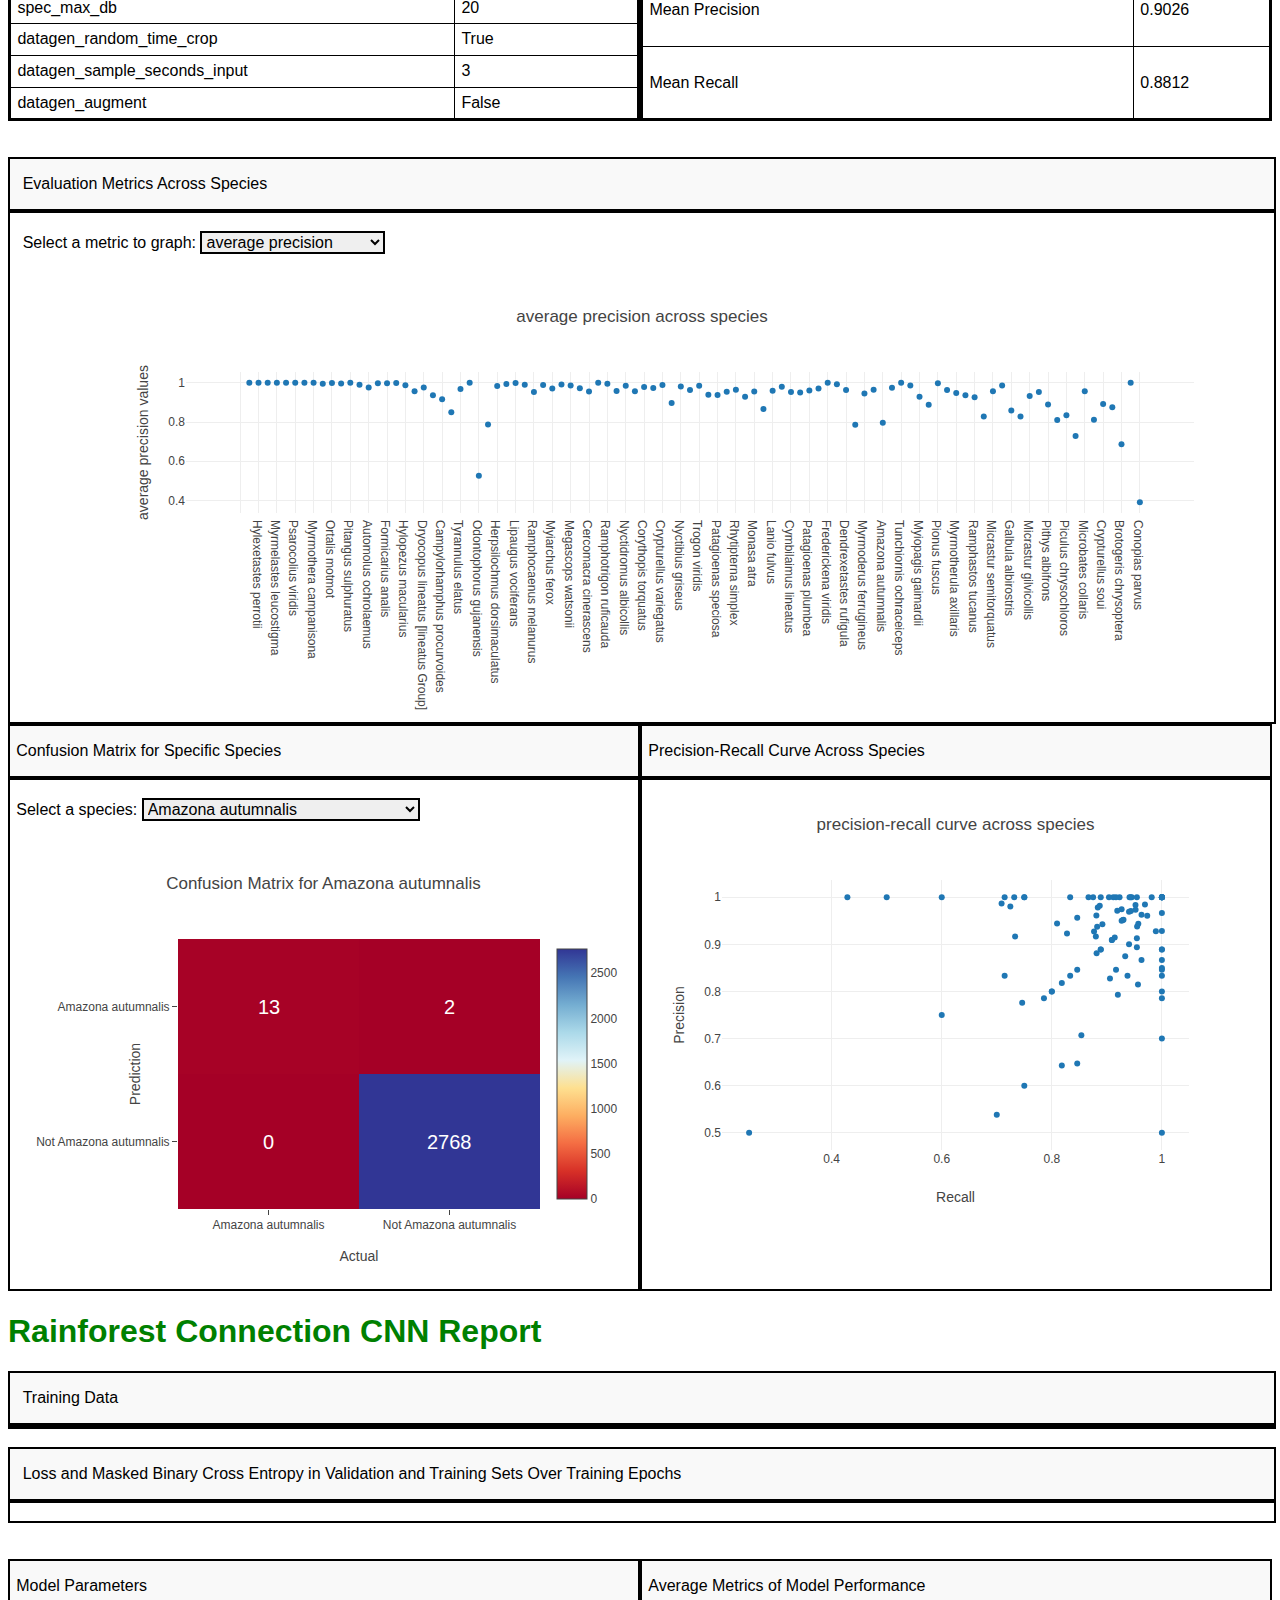
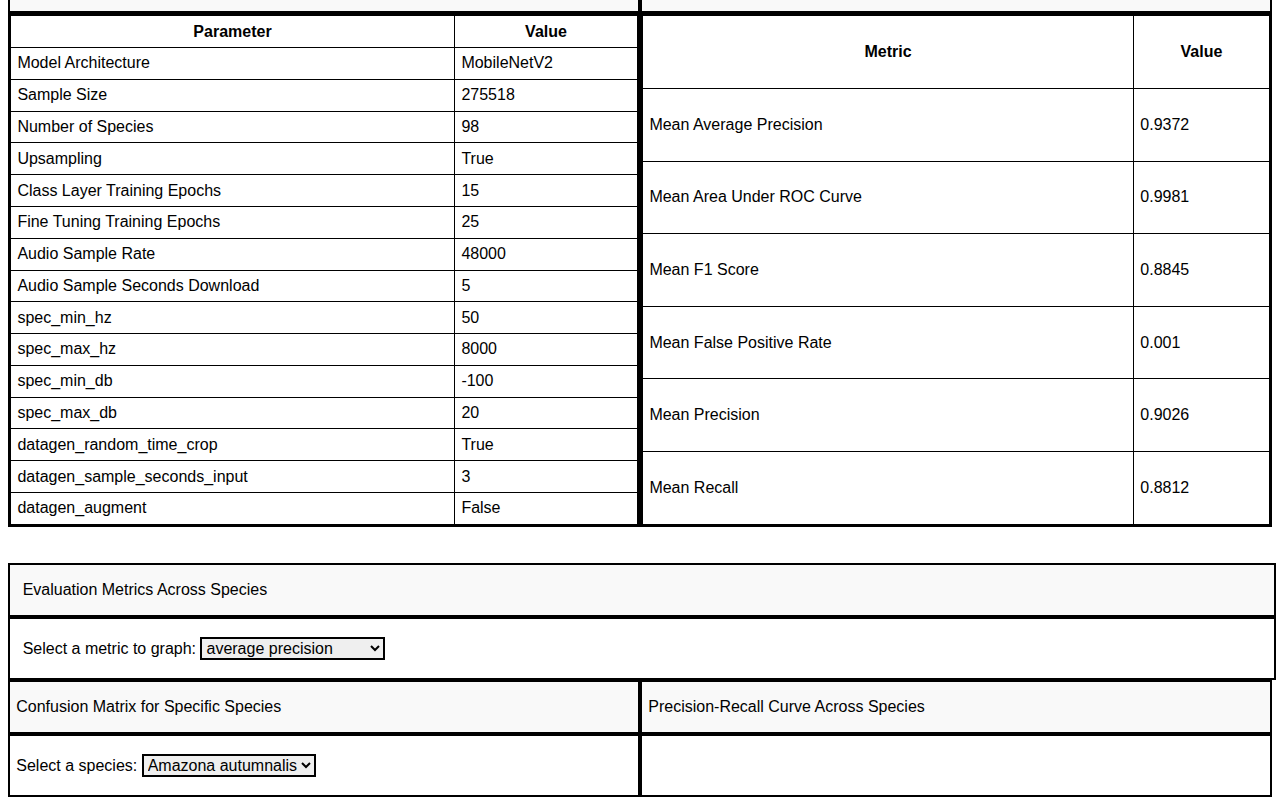
==== commit bc399d1c: "revert" ====
--- a/index.html
+++ b/index.html
@@ -11,8 +11,7 @@
 </head>
 
 <body>
-  <!-- replace src with just index.js, this src url was just for testing-->
-  <script type="text/javascript" src = "/Users/suhanashrivastava/Downloads/rainforest connection/cnnvisualizationreport/index.js"> </script>
+  <script src = "index.js"> </script>
   <h1 class="webmaintext"> Rainforest Connection CNN Report </h1>
   <div class='titlecard'>
     <p class='titletext'> Training Data </p>
@@ -203,4 +202,208 @@
   </div>
 </body>
 
-</html>+</html><!DOCTYPE html>
+<html>
+
+<head>
+  <meta charset="utf-8">
+  <meta name="viewport" content="width=device-width">
+  <title> Rainforest Connection CNN Visualization Dashboard </title>
+  <link href="style.css" rel="stylesheet" type="text/css" />
+  <link rel="icon" type="image/x-icon" href="data/favicon.png">
+  <script src="https://cdn.plot.ly/plotly-2.24.1.min.js" charset="utf-8"></script>
+</head>
+
+<body>
+  <script src = "index.js"> </script>
+  <h1 class="webmaintext"> Rainforest Connection CNN Report </h1>
+  <div class='titlecard'>
+    <p class='titletext'> Training Data </p>
+  </div>
+  <div class='card'>
+    <div>
+      <div>
+        <div id="trainingdatachart"
+          style="height:100%; width:100%;"></div>
+      </div>
+    </div>
+  </div>
+  <br>
+
+  <div class="titlecard">
+    <p class="titletext"> Loss and Masked Binary Cross Entropy in Validation and Training Sets Over Training Epochs </p> </div>
+    <div class="card" class = "container">
+      <div class="sidebysidegraph">
+        <div id="lossgraph" style="height:100%; 
+        width:100%;">
+        </div>
+      </div>
+      <div class="sidebysidegraph">
+        <div id="crossentropygraph" class="plotly-graph-div" style="height:100%; 
+        width:100%;">
+        </div>
+      </div>
+    </div> 
+
+  <br> <br>
+
+  <div class = "container">
+    <div class="sidebysidetitlecard">
+      <p class="titletext"> Model Parameters </p>
+    </div>
+    <div class="sidebysidetitlecard">
+      <p class="titletext"> Average Metrics of Model Performance </p>
+    </div>
+  </div>
+
+  <div class = "container">
+    <div class='sidebysidecard'>
+      <table>
+        <tr>
+          <th class="parametertable"> Parameter </th>
+          <th class="parametertable"> Value </th>
+        </tr>
+        <tr>
+          <td class="parametertable"> Model Architecture </td>
+          <td class="parametertable"> MobileNetV2 </td>
+        </tr>
+        <tr>
+          <td class="parametertable"> Sample Size </td>
+          <td class="parametertable"> 275518 </td>
+        </tr>
+        <tr>
+          <td class="parametertable"> Number of Species </td>
+          <td class="parametertable"> 98 </td>
+        </tr>
+        <tr>
+          <td class="parametertable"> Upsampling </td>
+          <td class="parametertable"> True </td>
+        </tr>
+        <tr>
+          <td class="parametertable"> Class Layer Training Epochs </td>
+          <td class="parametertable"> 15 </td>
+        </tr>
+        <tr>
+          <td class="parametertable"> Fine Tuning Training Epochs </td>
+          <td class="parametertable"> 25 </td>
+        </tr>
+        <tr>
+          <td class="parametertable"> Audio Sample Rate </td>
+          <td class="parametertable"> 48000 </td>
+        </tr>
+        <tr>
+          <td class="parametertable"> Audio Sample Seconds Download </td>
+          <td class="parametertable"> 5 </td>
+        </tr>
+        <tr>
+          <td class="parametertable"> spec_min_hz </td>
+          <td class="parametertable"> 50 </td>
+        </tr>
+        <tr>
+          <td class="parametertable"> spec_max_hz </td>
+          <td class="parametertable"> 8000 </td>
+        </tr>
+        <tr>
+          <td class="parametertable"> spec_min_db </td>
+          <td class="parametertable"> -100 </td>
+        </tr>
+        <tr>
+          <td class="parametertable"> spec_max_db </td>
+          <td class="parametertable"> 20 </td>
+        </tr>
+        <tr>
+          <td class="parametertable"> datagen_random_time_crop </td>
+          <td class="parametertable"> True </td>
+        </tr>
+        <tr>
+          <td class="parametertable"> datagen_sample_seconds_input </td>
+          <td class="parametertable"> 3 </td>
+        </tr>
+        <tr>
+          <td class="parametertable"> datagen_augment </td>
+          <td class="parametertable"> False </td>
+        </tr>
+      </table>
+    </div>
+    <div class='sidebysidecard'>
+      <table>
+        <tr>
+          <th class="performancetable"> Metric </th>
+          <th class="performancetable"> Value </th>
+        </tr>
+        <tr>
+          <td class="performancetable"> Mean Average Precision </td>
+          <td class="performancetable"> 0.9372 </td>
+        </tr>
+        <tr>
+          <td class="performancetable"> Mean Area Under ROC Curve </td>
+          <td class="performancetable"> 0.9981 </td>
+        </tr>
+        <tr>
+          <td class="performancetable"> Mean F1 Score </td>
+          <td class="performancetable"> 0.8845 </td>
+        </tr>
+        <tr>
+          <td class="performancetable"> Mean False Positive Rate </td>
+          <td class="performancetable"> 0.001 </td>
+        </tr>
+        <tr>
+          <td class="performancetable"> Mean Precision </td>
+          <td class="performancetable"> 0.9026 </td>
+        </tr>
+        <tr>
+          <td class="performancetable"> Mean Recall </td>
+          <td class="performancetable"> 0.8812 </td>
+        </tr>
+      </table>
+    </div>
+  </div>
+  
+  <br>  <br>
+  <div class="titlecard">
+        <p class="titletext"> Evaluation Metrics Across Species </p> </div>
+  <div class = "card">
+    <br> 
+    <label for="metricdropdown"> Select a metric to graph: </label>
+      <select onclick = "showAllSpeciesMetricGraph()" id = "metricdropdown" class = "dropbtn" 
+        class = "dropdown-content"> 
+        <option> average precision </option>
+        <option> area under ROC curve </option>
+        <option> f1 score </option>
+        <option> false positive rate </option>
+     </select>
+      <br> <br>
+      <div id = "allspeciesmetricgraph">
+      <!-- This is where the species metric graph is inserted with plotly -->
+      </div>
+  </div>
+  <div class = "container"> 
+    <div class="sidebysidetitlecard">
+        <p class="titletext"> Confusion Matrix for Specific Species </p> </div>
+    <div class="sidebysidetitlecard">
+      <p class="titletext"> Precision-Recall Curve Across Species </p> </div>
+  </div>
+  
+  <div class = "container"> 
+    <div class = "sidebysidecurve">
+      <br>
+      <label> Select a species: </label>
+      <select onclick = "showSpeciesDropdown()" class = "dropbtn" id = "SpeciesDropdown"> 
+      <div class = "dropdown-content">
+        <option> Amazona autumnalis </option>
+      </div>
+      </select>
+      <br> <br>
+      <div id = "confusionmatrix">
+        <!-- This is where the confusion matrix is inserted with plotly -->
+      </div>
+    </div>
+    <div class = "sidebysidecurve">
+      <div id = "precisionrecallcurve">
+      <!-- This is where the species metric graph is inserted with plotly -->
+      </div>
+    </div>
+  </div>
+</body>
+
+</html>
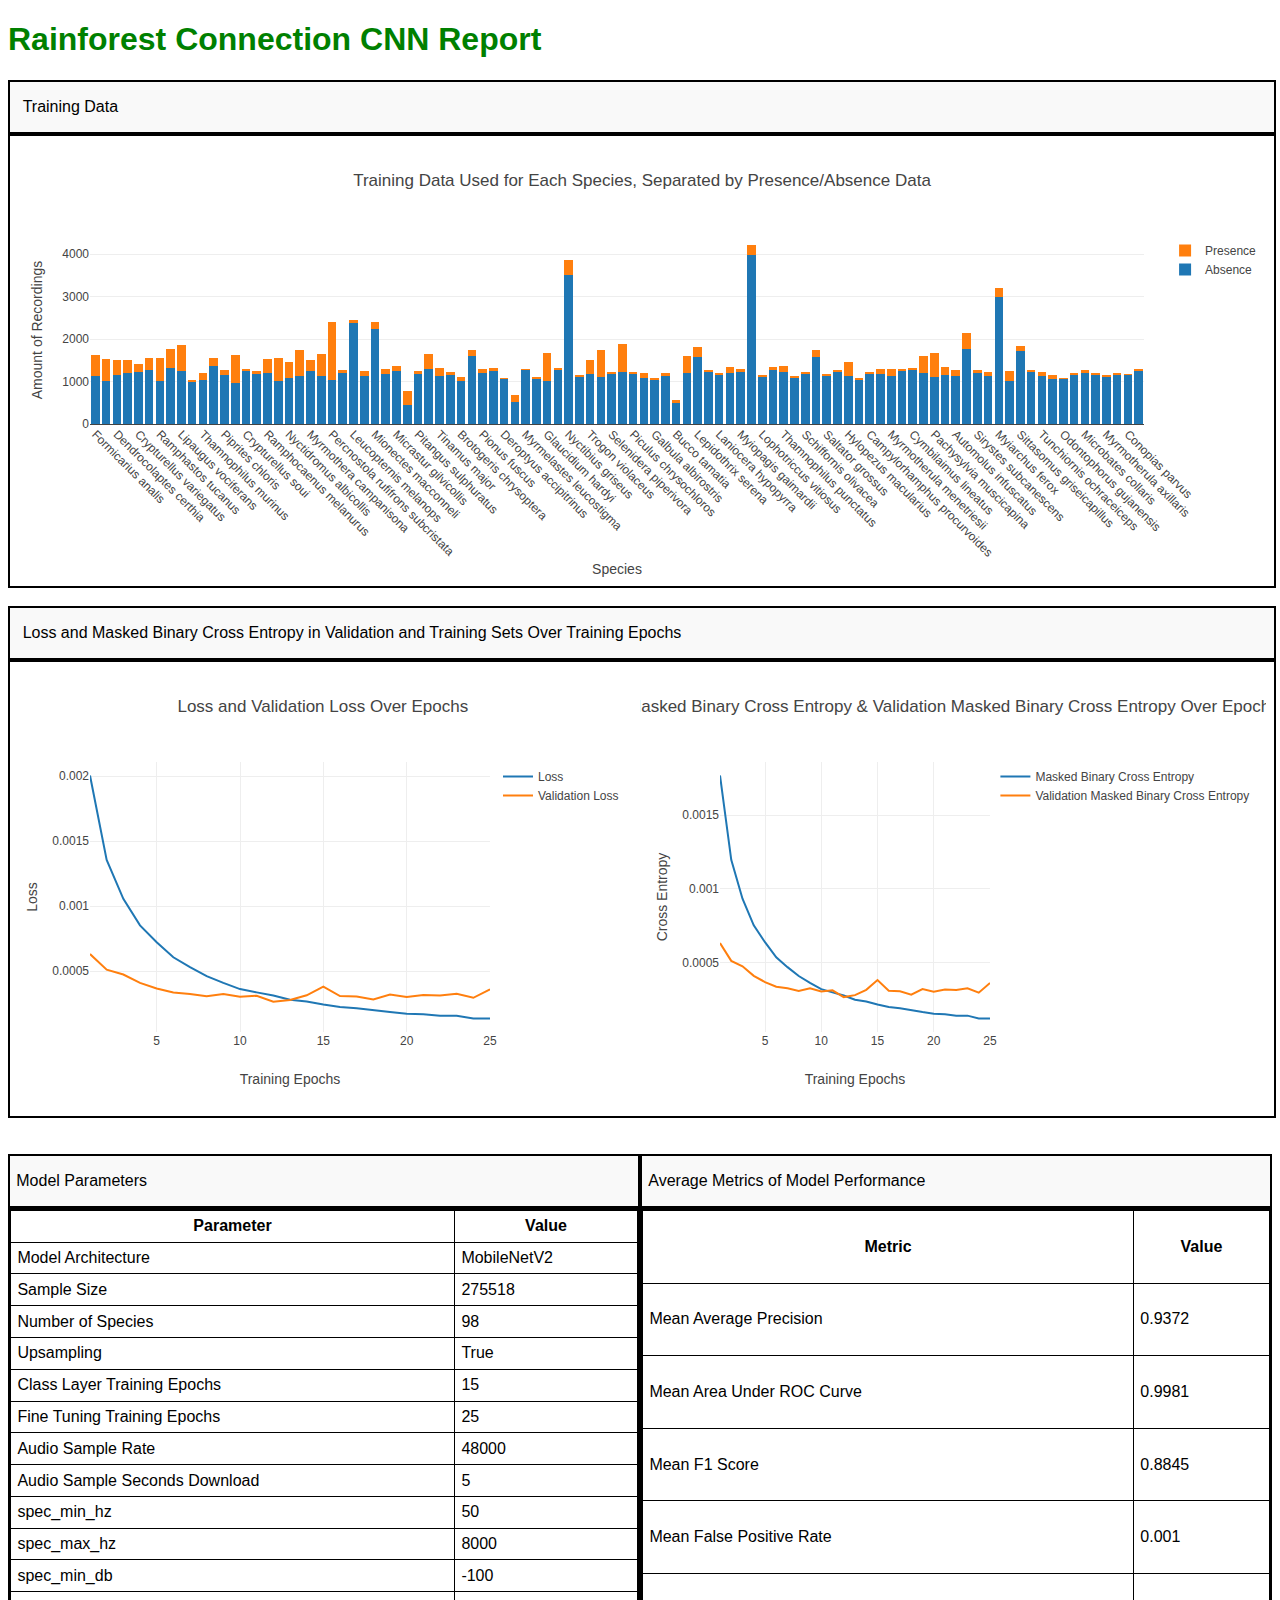
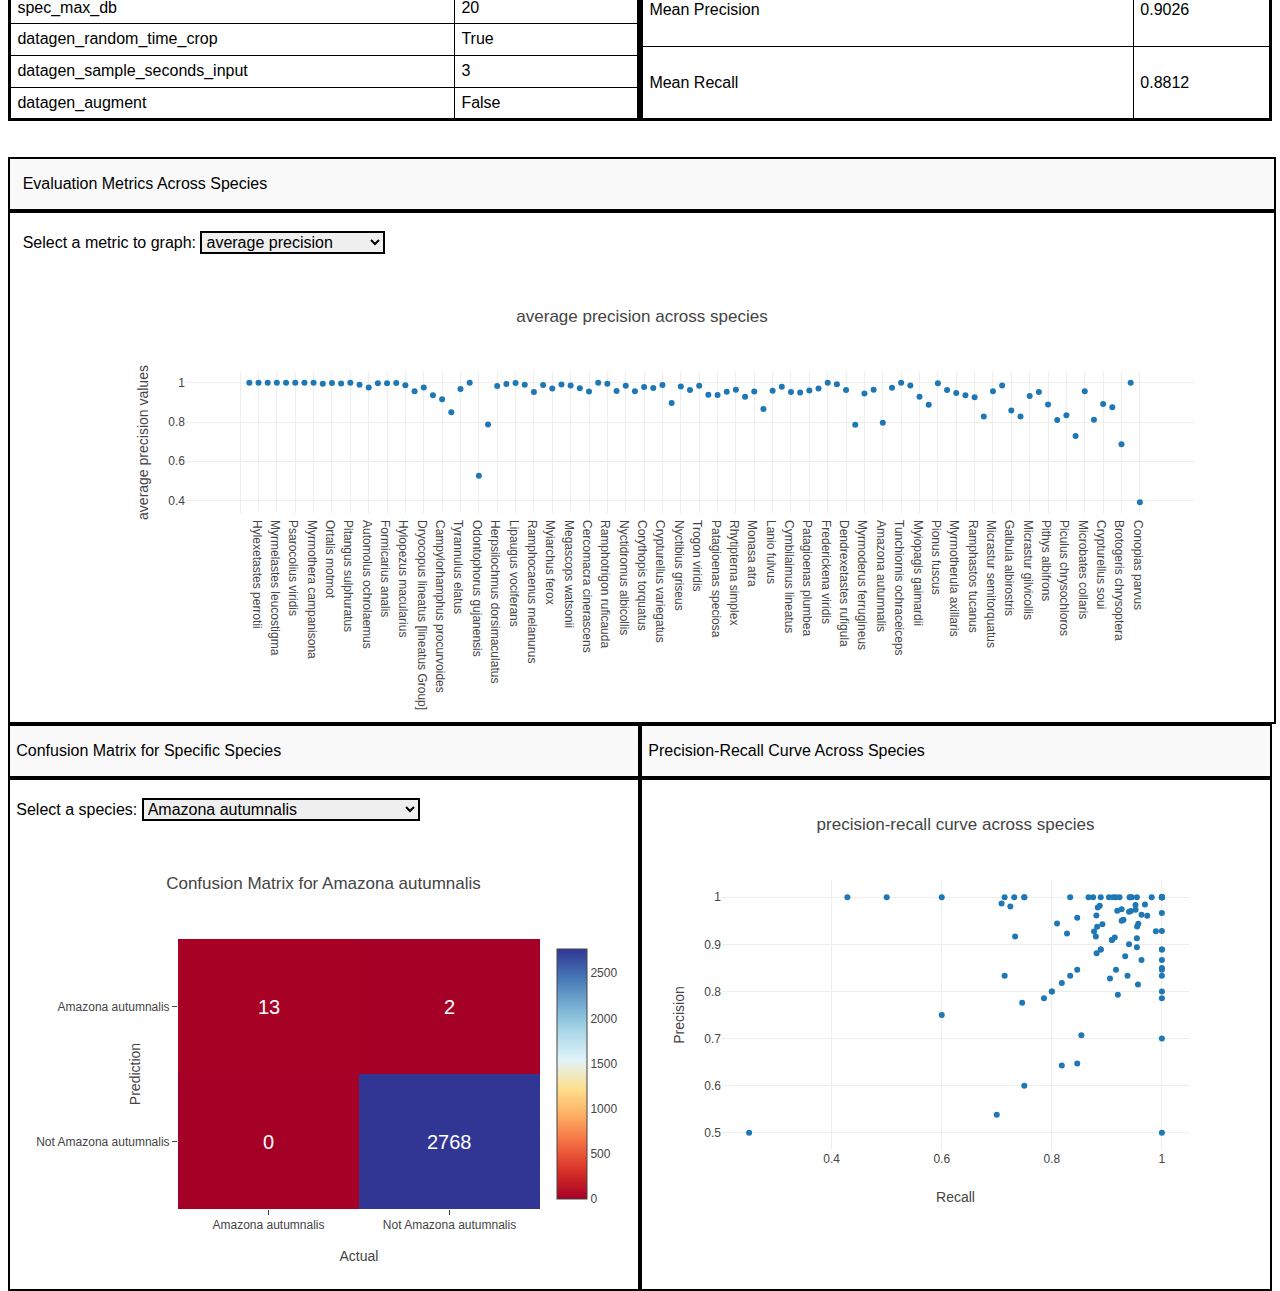
==== commit 02c8977d: "revert to previous commit" ====
--- a/index.html
+++ b/index.html
@@ -202,208 +202,4 @@
   </div>
 </body>
 
-</html><!DOCTYPE html>
-<html>
-
-<head>
-  <meta charset="utf-8">
-  <meta name="viewport" content="width=device-width">
-  <title> Rainforest Connection CNN Visualization Dashboard </title>
-  <link href="style.css" rel="stylesheet" type="text/css" />
-  <link rel="icon" type="image/x-icon" href="data/favicon.png">
-  <script src="https://cdn.plot.ly/plotly-2.24.1.min.js" charset="utf-8"></script>
-</head>
-
-<body>
-  <script src = "index.js"> </script>
-  <h1 class="webmaintext"> Rainforest Connection CNN Report </h1>
-  <div class='titlecard'>
-    <p class='titletext'> Training Data </p>
-  </div>
-  <div class='card'>
-    <div>
-      <div>
-        <div id="trainingdatachart"
-          style="height:100%; width:100%;"></div>
-      </div>
-    </div>
-  </div>
-  <br>
-
-  <div class="titlecard">
-    <p class="titletext"> Loss and Masked Binary Cross Entropy in Validation and Training Sets Over Training Epochs </p> </div>
-    <div class="card" class = "container">
-      <div class="sidebysidegraph">
-        <div id="lossgraph" style="height:100%; 
-        width:100%;">
-        </div>
-      </div>
-      <div class="sidebysidegraph">
-        <div id="crossentropygraph" class="plotly-graph-div" style="height:100%; 
-        width:100%;">
-        </div>
-      </div>
-    </div> 
-
-  <br> <br>
-
-  <div class = "container">
-    <div class="sidebysidetitlecard">
-      <p class="titletext"> Model Parameters </p>
-    </div>
-    <div class="sidebysidetitlecard">
-      <p class="titletext"> Average Metrics of Model Performance </p>
-    </div>
-  </div>
-
-  <div class = "container">
-    <div class='sidebysidecard'>
-      <table>
-        <tr>
-          <th class="parametertable"> Parameter </th>
-          <th class="parametertable"> Value </th>
-        </tr>
-        <tr>
-          <td class="parametertable"> Model Architecture </td>
-          <td class="parametertable"> MobileNetV2 </td>
-        </tr>
-        <tr>
-          <td class="parametertable"> Sample Size </td>
-          <td class="parametertable"> 275518 </td>
-        </tr>
-        <tr>
-          <td class="parametertable"> Number of Species </td>
-          <td class="parametertable"> 98 </td>
-        </tr>
-        <tr>
-          <td class="parametertable"> Upsampling </td>
-          <td class="parametertable"> True </td>
-        </tr>
-        <tr>
-          <td class="parametertable"> Class Layer Training Epochs </td>
-          <td class="parametertable"> 15 </td>
-        </tr>
-        <tr>
-          <td class="parametertable"> Fine Tuning Training Epochs </td>
-          <td class="parametertable"> 25 </td>
-        </tr>
-        <tr>
-          <td class="parametertable"> Audio Sample Rate </td>
-          <td class="parametertable"> 48000 </td>
-        </tr>
-        <tr>
-          <td class="parametertable"> Audio Sample Seconds Download </td>
-          <td class="parametertable"> 5 </td>
-        </tr>
-        <tr>
-          <td class="parametertable"> spec_min_hz </td>
-          <td class="parametertable"> 50 </td>
-        </tr>
-        <tr>
-          <td class="parametertable"> spec_max_hz </td>
-          <td class="parametertable"> 8000 </td>
-        </tr>
-        <tr>
-          <td class="parametertable"> spec_min_db </td>
-          <td class="parametertable"> -100 </td>
-        </tr>
-        <tr>
-          <td class="parametertable"> spec_max_db </td>
-          <td class="parametertable"> 20 </td>
-        </tr>
-        <tr>
-          <td class="parametertable"> datagen_random_time_crop </td>
-          <td class="parametertable"> True </td>
-        </tr>
-        <tr>
-          <td class="parametertable"> datagen_sample_seconds_input </td>
-          <td class="parametertable"> 3 </td>
-        </tr>
-        <tr>
-          <td class="parametertable"> datagen_augment </td>
-          <td class="parametertable"> False </td>
-        </tr>
-      </table>
-    </div>
-    <div class='sidebysidecard'>
-      <table>
-        <tr>
-          <th class="performancetable"> Metric </th>
-          <th class="performancetable"> Value </th>
-        </tr>
-        <tr>
-          <td class="performancetable"> Mean Average Precision </td>
-          <td class="performancetable"> 0.9372 </td>
-        </tr>
-        <tr>
-          <td class="performancetable"> Mean Area Under ROC Curve </td>
-          <td class="performancetable"> 0.9981 </td>
-        </tr>
-        <tr>
-          <td class="performancetable"> Mean F1 Score </td>
-          <td class="performancetable"> 0.8845 </td>
-        </tr>
-        <tr>
-          <td class="performancetable"> Mean False Positive Rate </td>
-          <td class="performancetable"> 0.001 </td>
-        </tr>
-        <tr>
-          <td class="performancetable"> Mean Precision </td>
-          <td class="performancetable"> 0.9026 </td>
-        </tr>
-        <tr>
-          <td class="performancetable"> Mean Recall </td>
-          <td class="performancetable"> 0.8812 </td>
-        </tr>
-      </table>
-    </div>
-  </div>
-  
-  <br>  <br>
-  <div class="titlecard">
-        <p class="titletext"> Evaluation Metrics Across Species </p> </div>
-  <div class = "card">
-    <br> 
-    <label for="metricdropdown"> Select a metric to graph: </label>
-      <select onclick = "showAllSpeciesMetricGraph()" id = "metricdropdown" class = "dropbtn" 
-        class = "dropdown-content"> 
-        <option> average precision </option>
-        <option> area under ROC curve </option>
-        <option> f1 score </option>
-        <option> false positive rate </option>
-     </select>
-      <br> <br>
-      <div id = "allspeciesmetricgraph">
-      <!-- This is where the species metric graph is inserted with plotly -->
-      </div>
-  </div>
-  <div class = "container"> 
-    <div class="sidebysidetitlecard">
-        <p class="titletext"> Confusion Matrix for Specific Species </p> </div>
-    <div class="sidebysidetitlecard">
-      <p class="titletext"> Precision-Recall Curve Across Species </p> </div>
-  </div>
-  
-  <div class = "container"> 
-    <div class = "sidebysidecurve">
-      <br>
-      <label> Select a species: </label>
-      <select onclick = "showSpeciesDropdown()" class = "dropbtn" id = "SpeciesDropdown"> 
-      <div class = "dropdown-content">
-        <option> Amazona autumnalis </option>
-      </div>
-      </select>
-      <br> <br>
-      <div id = "confusionmatrix">
-        <!-- This is where the confusion matrix is inserted with plotly -->
-      </div>
-    </div>
-    <div class = "sidebysidecurve">
-      <div id = "precisionrecallcurve">
-      <!-- This is where the species metric graph is inserted with plotly -->
-      </div>
-    </div>
-  </div>
-</body>
-
 </html>
